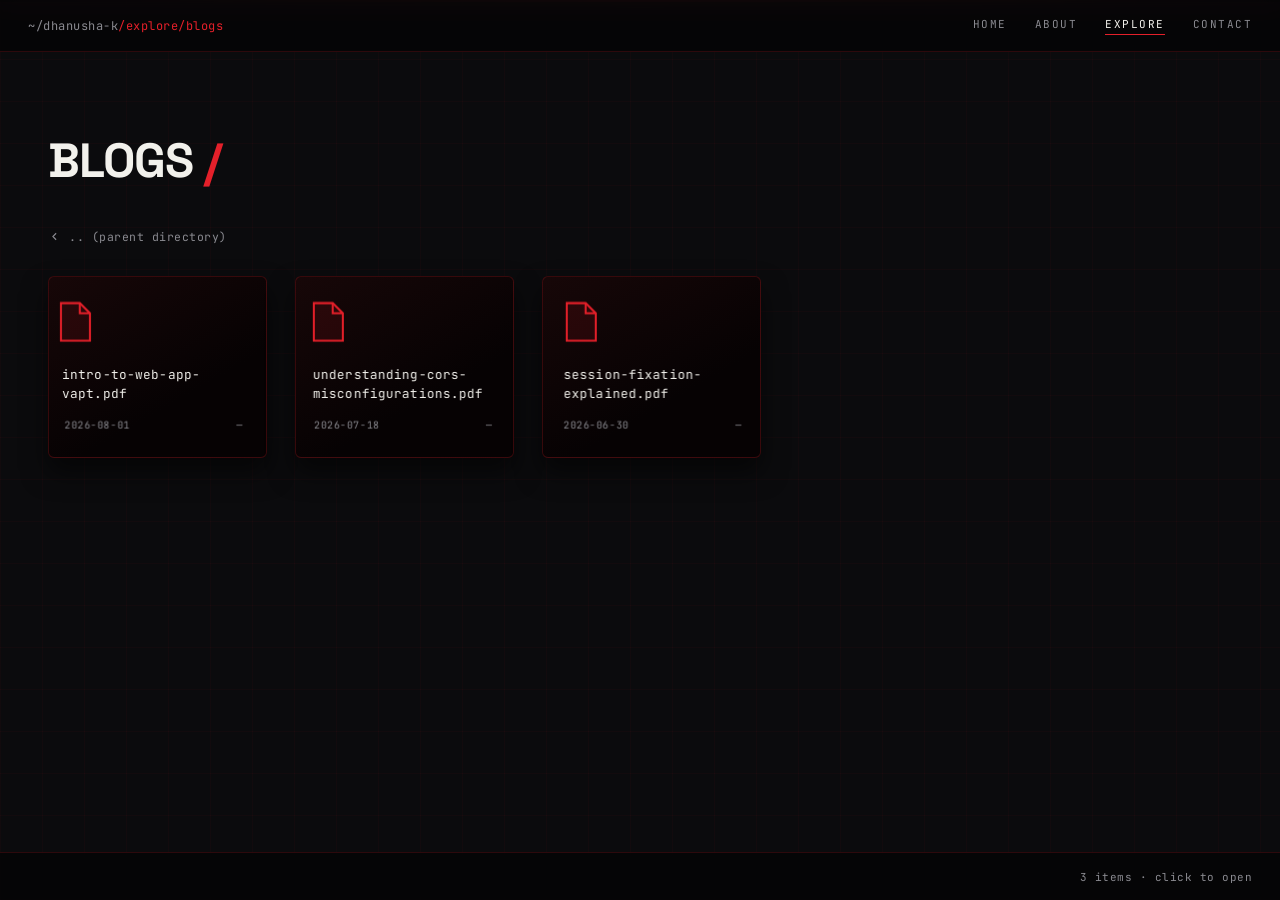
==== blogs.html @ 3842aabd "Add files via upload" ====
<!DOCTYPE html>
<html lang="en">
<head>
<meta charset="UTF-8">
<meta name="viewport" content="width=device-width, initial-scale=1.0">
<title>Blogs — Dhanusha K</title>
<link rel="preconnect" href="https://fonts.googleapis.com">
<link href="https://fonts.googleapis.com/css2?family=JetBrains+Mono:wght@400;500;600;700&family=Space+Mono:wght@400;700&family=Space+Grotesk:wght@500;700&display=swap" rel="stylesheet">
<link rel="stylesheet" href="style.css">
</head>
<body>

  <div class="topbar">
    <div class="path">~/dhanusha-k<span>/explore/blogs</span></div>
    <nav>
      <a href="index.html">Home</a>
      <a href="index.html#about">About</a>
      <a href="index.html#explore" class="active">Explore</a>
      <a href="index.html#contact">Contact</a>
    </nav>
  </div>

  <div class="bg-grid"></div>
  <div class="global-scan"></div>

  <main class="dir-page">
    <h1 class="explore-heading">BLOGS <span class="slash">/</span></h1>

    <a href="index.html#explore" class="dir-back-link">
      <svg viewBox="0 0 24 24" fill="none" stroke-width="2"><path d="M15 6l-6 6 6 6"/></svg>
      .. (parent directory)
    </a>

    <div class="dir-tiles" id="dirTiles"></div>
  </main>

  <div class="footerbar">
    <div class="hint" id="footerHint">3 items &middot; click to open</div>
  </div>

  <div class="cert-modal" id="certModal" role="dialog" aria-modal="true" aria-label="File viewer">
    <div class="cert-modal-box">
      <div class="cert-modal-title">
        <span id="certModalLabel">FILE</span>
        <div style="display:flex; align-items:center; gap:14px;">
          <a id="certModalOpen" href="#" target="_blank" rel="noopener" style="color:var(--grey); text-decoration:none; letter-spacing:1px;">open in new tab &#8599;</a>
          <button type="button" class="cert-modal-close" id="certModalClose" aria-label="Close">&times;</button>
        </div>
      </div>
      <div class="cert-modal-body">
        <img id="certModalImg" alt="" style="display:none;">
        <iframe id="certModalFrame" title="" style="display:none;"></iframe>
        <div class="cert-modal-fallback" id="certModalFallback">
          File not added yet.<br>
          Drop it at <code id="certModalPath"></code> to display it here.
        </div>
      </div>
    </div>
  </div>

<script>
/*
  ===========================================================
  EDIT THIS LIST — these are demo placeholders since you haven't published any blog posts yet. Replace with your real posts as you write them.
  Each entry needs: name, date, type, size, path (where the
  actual PDF will live once you add it).
  ===========================================================
*/
const ITEMS = [
  {
    "name": "intro-to-web-app-vapt.pdf",
    "date": "2026-08-01",
    "type": "PDF Document",
    "size": "\u2014",
    "path": "blogs/intro-to-web-app-vapt.pdf"
  },
  {
    "name": "understanding-cors-misconfigurations.pdf",
    "date": "2026-07-18",
    "type": "PDF Document",
    "size": "\u2014",
    "path": "blogs/understanding-cors-misconfigurations.pdf"
  },
  {
    "name": "session-fixation-explained.pdf",
    "date": "2026-06-30",
    "type": "PDF Document",
    "size": "\u2014",
    "path": "blogs/session-fixation-explained.pdf"
  }
];

const dirTiles = document.getElementById('dirTiles');

ITEMS.forEach((item) => {
  const tile = document.createElement('div');
  tile.className = 'dir-tile';
  tile.setAttribute('role', 'button');
  tile.setAttribute('tabindex', '0');
  tile.innerHTML = `
    <div class="dir-tile-glare"></div>
    <svg class="tile-icon" viewBox="0 0 24 28">
      <path d="M2 1h13l7 7v19H2z"/>
      <path d="M15 1v7h7" fill="none"/>
    </svg>
    <div class="tile-name">${item.name}</div>
    <div class="tile-meta">
      <span>${item.date}</span>
      <span>${item.size}</span>
    </div>
  `;
  tile.addEventListener('click', () => openFile(item));
  tile.addEventListener('keydown', (e) => {
    if (e.key === 'Enter' || e.key === ' ') openFile(item);
  });

  // subtle 3D tilt following the cursor
  tile.addEventListener('mousemove', (e) => {
    const rect = tile.getBoundingClientRect();
    const x = e.clientX - rect.left;
    const y = e.clientY - rect.top;
    const rotateX = ((y - rect.height / 2) / (rect.height / 2)) * -7;
    const rotateY = ((x - rect.width / 2) / (rect.width / 2)) * 7;
    tile.style.transform = `rotateX(${rotateX}deg) rotateY(${rotateY}deg) translateY(-4px)`;
    tile.style.setProperty('--gx', `${(x / rect.width) * 100}%`);
    tile.style.setProperty('--gy', `${(y / rect.height) * 100}%`);
  });
  tile.addEventListener('mouseleave', () => {
    tile.style.transform = '';
  });

  dirTiles.appendChild(tile);
});

const certModal = document.getElementById('certModal');
const certModalImg = document.getElementById('certModalImg');
const certModalFrame = document.getElementById('certModalFrame');
const certModalFallback = document.getElementById('certModalFallback');
const certModalPath = document.getElementById('certModalPath');
const certModalLabel = document.getElementById('certModalLabel');
const certModalClose = document.getElementById('certModalClose');
const certModalOpen = document.getElementById('certModalOpen');

function openFile(item){
  certModalLabel.textContent = item.name.toUpperCase();
  certModalPath.textContent = item.path;
  if (certModalOpen) certModalOpen.href = item.path;
  certModalImg.style.display = 'none';
  certModalFrame.style.display = 'none';
  certModalFallback.style.display = 'none';

  const isPdf = item.path.toLowerCase().endsWith('.pdf');

  if (isPdf){
    certModalFrame.onload = () => { certModalFrame.style.display = 'block'; };
    certModalFrame.src = item.path;
    certModalFrame.style.display = 'block';
  } else {
    certModalImg.onload = () => { certModalImg.style.display = 'block'; };
    certModalImg.onerror = () => {
      certModalImg.style.display = 'none';
      certModalFallback.style.display = 'block';
    };
    certModalImg.alt = item.name;
    certModalImg.src = item.path;
  }

  certModal.classList.add('open');
  certModalClose.focus();
}

function closeCert(){
  certModal.classList.remove('open');
  certModalImg.src = '';
  certModalFrame.src = '';
}

if (certModalClose) certModalClose.addEventListener('click', closeCert);
if (certModal){
  certModal.addEventListener('click', (e) => {
    if (e.target === certModal) closeCert();
  });
}
document.addEventListener('keydown', (e) => {
  if (e.key === 'Escape' && certModal.classList.contains('open')) closeCert();
});

document.querySelectorAll('.topbar nav a[href="#"]').forEach(a => {
  a.addEventListener('click', (e) => e.preventDefault());
});
</script>

</body>
</html>
---- style.css ----
/* ===========================================================
   SHARED STYLESHEET — used by index.html and about.html
   Keeping this in one file means both pages always stay in
   sync visually, and the crossfade transition (transition.js)
   can swap page content without needing to reload any CSS.
   =========================================================== */

:root{
  --bg:#0b0b0d;
  --bg-deep:#050506;
  --panel-grey:#242226;
  --red:#e4202a;
  --red-deep:#8c0f17;
  --red-glow:#ff3b3b;
  --ink:#f2f1ec;
  --grey:#8a8a90;
  --line:rgba(228,32,42,0.18);

  --surface:rgba(5,5,6,0.85);
  --surface-solid:#000000;
  --hero-bg:#000000;
  --tile-bg:linear-gradient(150deg, #170708, #060203 65%);
  --modal-backdrop:rgba(5,5,6,0.9);
  --vignette:rgba(0,0,0,0.7);
  --grid-line:rgba(228,32,42,0.05);
  --grid-line-soft:rgba(228,32,42,0.035);
  --shadow-soft:rgba(0,0,0,0.55);
  --shadow-strong:rgba(0,0,0,0.6);
}

*{margin:0;padding:0;box-sizing:border-box;}
html{scroll-behavior:smooth;}
body{
  background:var(--bg);
  color:var(--ink);
  font-family:'JetBrains Mono', monospace;
}

@media (prefers-reduced-motion: reduce){
  *{animation-duration:0.01ms !important; animation-iteration-count:1 !important; transition-duration:0.01ms !important;}
}

/* ---------- scroll-driven stage (Home <-> About handoff) ---------- */
.scene{
  position:relative;
  height:calc(100vh + 180vh);
}
.stage{
  position:sticky;
  top:0;
  height:100vh;
  overflow:hidden;
}
.layer{
  position:absolute;
  inset:0;
  will-change:transform, opacity;
}
.home-layer{ z-index:1; }
.about-layer{ z-index:2; }
.explore-layer{ z-index:3; }
.contact-layer{ z-index:4; }

/* plain standalone pages (about.html on its own) don't use the scene/stage
   wrapper — this just makes sure such content still sits correctly */
.standalone{ position:relative; }

/* ---------- TOP BAR ---------- */
.topbar{
  position:fixed;
  top:0; left:0; right:0;
  height:52px;
  display:flex;
  align-items:center;
  justify-content:space-between;
  padding:0 28px;
  background:var(--surface);
  backdrop-filter:blur(6px);
  border-bottom:1px solid var(--line);
  z-index:100;
  font-size:12px;
  letter-spacing:0.5px;
}
.topbar .path{color:var(--grey); transition:color .2s ease;}
.topbar .path span{color:var(--red);}
.topbar nav{display:flex; gap:28px;}
.topbar nav a{
  color:var(--grey);
  text-decoration:none;
  text-transform:uppercase;
  font-size:11px;
  letter-spacing:1.5px;
  position:relative;
  padding-bottom:4px;
  transition:color .2s ease;
}
.topbar nav a.active{color:var(--ink);}
.topbar nav a.active::after{width:100%;}
.topbar nav a::after{
  content:"";
  position:absolute;
  left:0; bottom:0;
  width:0%;
  height:1px;
  background:var(--red);
  transition:width .25s ease;
}
.topbar nav a:hover{color:var(--ink);}
.topbar nav a:hover::after{width:100%;}
.topbar nav a:focus-visible{outline:1px solid var(--red); outline-offset:3px;}

/* ---------- FOOTER BAR ---------- */
.footerbar{
  position:fixed;
  bottom:0; left:0; right:0;
  height:48px;
  display:flex;
  align-items:center;
  justify-content:flex-end;
  padding:0 28px;
  border-top:1px solid var(--line);
  font-size:11px;
  color:var(--grey);
  letter-spacing:0.5px;
  background:var(--surface);
  backdrop-filter:blur(6px);
  z-index:100;
}
.footerbar .loc span{color:var(--red);}
.footerbar .hint{transition:opacity .2s ease;}

/* ---------- SCROLL-DOWN ARROW (shared) ---------- */
.scroll-indicator{
  position:fixed;
  right:28px;
  top:50%;
  display:flex;
  flex-direction:column;
  align-items:center;
  gap:10px;
  transform:translateY(-50%);
  cursor:pointer;
  z-index:50;
}
.scroll-indicator:focus-visible .scroll-circle{outline:2px solid var(--red-glow); outline-offset:3px;}
.scroll-circle{
  width:40px; height:40px;
  border:1px solid var(--red);
  border-radius:50%;
  display:flex;
  align-items:center;
  justify-content:center;
  animation:bob 2s ease-in-out infinite;
}
@keyframes bob{
  0%,100%{transform:translateY(0);}
  50%{transform:translateY(6px);}
}

/* ---------- blinking cursor / caret (shared) ---------- */
@keyframes blink{
  0%,49%{opacity:1;}
  50%,100%{opacity:0;}
}

/* ===========================================================
   HOME PAGE — hero section
   =========================================================== */
.hero{
  position:relative;
  height:100vh;
  display:flex;
  align-items:center;
  justify-content:center;
  padding-top:52px;
  background:var(--hero-bg);
  overflow:hidden;
}

.hero::before{
  content:"";
  position:absolute; inset:0;
  background-image:
    repeating-linear-gradient(0deg, var(--grid-line) 0 1px, transparent 1px 40px),
    repeating-linear-gradient(90deg, var(--grid-line) 0 1px, transparent 1px 40px);
  pointer-events:none;
}

.hero::after{
  content:"";
  position:absolute; inset:0;
  background:radial-gradient(ellipse at center, transparent 40%, var(--vignette) 100%);
  pointer-events:none;
}

.panel-info{
  position:relative;
  z-index:1;
  display:flex;
  flex-direction:column;
  align-items:flex-start;
  width:100%;
  max-width:620px;
  padding:0 24px;
}

/* HUD corner brackets — shared; hero size is the default,
   about page's terminal panel uses the smaller override below */
.bracket{
  position:absolute;
  width:26px; height:26px;
  border:2px solid var(--red);
}
.bracket.tl{top:-1px; left:-1px; border-right:none; border-bottom:none;}
.bracket.tr{top:-1px; right:-1px; border-left:none; border-bottom:none;}
.bracket.bl{bottom:-1px; left:-1px; border-right:none; border-top:none;}
.bracket.br{bottom:-1px; right:-1px; border-left:none; border-top:none;}

/* HUD corner brackets — smaller variant used inside the terminal panel */
.terminal .bracket{width:22px; height:22px;}

.prompt-line{
  font-size:13px;
  color:var(--grey);
  margin-bottom:18px;
  letter-spacing:0.3px;
}
.prompt-line .user{color:var(--red);}
.prompt-line .cursor{
  display:inline-block;
  width:8px; height:14px;
  background:var(--red);
  margin-left:3px;
  vertical-align:middle;
  animation:blink 1s steps(1) infinite;
}

.name{
  font-family:'Space Grotesk', sans-serif;
  font-weight:700;
  font-size:clamp(42px, 6vw, 84px);
  line-height:0.98;
  letter-spacing:-1px;
  color:var(--ink);
  opacity:0;
  animation:reveal .6s ease forwards;
  animation-delay:1.1s;
}

.role{
  font-family:'JetBrains Mono', monospace;
  font-weight:600;
  font-size:clamp(16px, 2vw, 22px);
  letter-spacing:6px;
  text-transform:uppercase;
  color:var(--red);
  margin-top:18px;
  display:flex;
  align-items:center;
  gap:14px;
  opacity:0;
  animation:reveal .6s ease forwards;
  animation-delay:1.4s;
}
.role::before{
  content:"";
  width:34px; height:1px;
  background:var(--red);
}

@keyframes reveal{
  from{opacity:0; transform:translateY(10px);}
  to{opacity:1; transform:translateY(0);}
}

.tags{
  display:flex;
  flex-wrap:wrap;
  gap:10px;
  margin-top:34px;
  opacity:0;
  animation:reveal .6s ease forwards;
  animation-delay:1.7s;
}
.tag{
  font-family:inherit;
  font-size:11px;
  letter-spacing:1px;
  text-transform:uppercase;
  color:var(--grey);
  border:1px solid rgba(228,32,42,0.3);
  padding:6px 12px;
  background:rgba(228,32,42,0.04);
  cursor:pointer;
  appearance:none;
  -webkit-appearance:none;
  border-radius:0;
  transition:border-color .2s ease, background .2s ease, color .2s ease, transform .15s ease;
}
.tag:hover, .tag:focus-visible{
  border-color:var(--red);
  background:rgba(228,32,42,0.14);
  color:var(--ink);
  transform:translateY(-2px);
}
.tag:focus-visible{outline:1px solid var(--red-glow); outline-offset:3px;}

@media (max-width:860px){
  .role{letter-spacing:3px;}
  .scroll-indicator{display:none;}
}

/* ===========================================================
   ABOUT PAGE — terminal panel
   =========================================================== */
.bg-grid{
  position:fixed; inset:0;
  background-image:
    repeating-linear-gradient(0deg, var(--grid-line-soft) 0 1px, transparent 1px 42px),
    repeating-linear-gradient(90deg, var(--grid-line-soft) 0 1px, transparent 1px 42px);
  pointer-events:none;
  z-index:0;
}
.global-scan{
  position:fixed;
  left:0; right:0;
  height:2px;
  background:linear-gradient(90deg, transparent, rgba(228,32,42,0.5), transparent);
  box-shadow:0 0 16px 2px rgba(255,59,59,0.35);
  animation:gsweep 7s ease-in-out infinite;
  pointer-events:none;
  z-index:1;
}
@keyframes gsweep{
  0%{top:0%; opacity:0;}
  6%{opacity:1;}
  50%{top:100%; opacity:1;}
  56%{opacity:0;}
  100%{top:100%; opacity:0;}
}

.wrap{
  position:relative;
  z-index:2;
  margin-top:52px;
  height:calc(100vh - 52px - 48px);
  display:flex;
  align-items:center;
  justify-content:center;
  padding:10px 24px;
}

.terminal{
  position:relative;
  width:100%;
  max-width:880px;
  height:92%;
  max-height:92%;
  overflow:hidden;
  background:var(--bg-deep);
  border:1px solid rgba(228,32,42,0.3);
  padding:40px clamp(24px, 5vw, 56px);
}

.term-titlebar{
  display:flex;
  align-items:center;
  justify-content:space-between;
  padding-bottom:18px;
  margin-bottom:28px;
  border-bottom:1px solid var(--line);
  font-family:'Space Mono', 'Courier New', monospace;
  font-size:11px;
  letter-spacing:1px;
  color:var(--grey);
  text-transform:uppercase;
}
.term-dots{display:flex; gap:6px;}
.term-dots span{
  width:9px; height:9px;
  border-radius:50%;
  background:var(--red-deep);
  display:inline-block;
}
.term-dots span:last-child{background:var(--red);}

#typer{
  font-family:'Space Mono', 'Courier New', monospace;
  font-size:12.5px;
  line-height:1.75;
}

.ln{
  white-space:pre-wrap;
  word-break:break-word;
  min-height:1.9em;
}
.ln.prompt .seg-user{color:var(--red); font-weight:600;}
.ln.prompt{color:var(--ink); font-weight:500;}
.ln.body{color:var(--ink); opacity:0.92;}
.ln.indent{padding-left:24px; color:var(--grey);}
.ln.heading{color:var(--red); font-weight:700; margin-top:6px;}
.ln.spacer{min-height:1.4em;}

.caret{
  display:inline-block;
  width:8px; height:15px;
  background:var(--red);
  margin-left:2px;
  vertical-align:-2px;
  animation:blink 1s steps(1) infinite;
}

@media (max-width:600px){
  #typer{font-size:11.5px; line-height:1.65;}
  .terminal{padding:24px 18px;}
  .scroll-indicator{display:none;}
}

/* ===========================================================
   EXPLORE PAGE — directory-style folder grid
   =========================================================== */
.explore-wrap{
  position:relative;
  z-index:2;
  min-height:100vh;
  display:flex;
  flex-direction:column;
  padding:130px 48px 110px;
}

.explore-heading{
  font-family:'Space Grotesk', sans-serif;
  font-weight:700;
  font-size:clamp(28px, 4vw, 48px);
  letter-spacing:-1px;
  color:var(--ink);
  text-align:left;
}
.explore-heading .slash{ color:var(--red); }

.folder-grid-wrap{
  flex:1;
  display:flex;
  align-items:center;
  justify-content:center;
}

.folder-grid{
  display:flex;
  flex-wrap:wrap;
  justify-content:center;
  gap:56px;
  max-width:1040px;
}

.folder-item{
  display:flex;
  flex-direction:column;
  align-items:center;
  gap:16px;
  width:150px;
  text-decoration:none;
  cursor:pointer;
}

.folder-icon{
  width:120px;
  height:96px;
  transition:transform .22s ease, filter .22s ease;
}
.folder-shape{
  fill:rgba(228,32,42,0.06);
  stroke:var(--red-deep);
  stroke-width:2;
  transition:fill .22s ease, stroke .22s ease;
}

.folder-item:hover .folder-icon,
.folder-item:focus-visible .folder-icon{
  transform:translateY(-8px);
  filter:drop-shadow(0 0 14px rgba(255,59,59,0.45));
}
.folder-item:hover .folder-shape,
.folder-item:focus-visible .folder-shape{
  fill:rgba(228,32,42,0.14);
  stroke:var(--red);
}
.folder-item:focus-visible{
  outline:1px solid var(--red-glow);
  outline-offset:8px;
}

.folder-label{
  font-family:'JetBrains Mono', monospace;
  font-size:12px;
  letter-spacing:1px;
  color:var(--grey);
  text-align:center;
  transition:color .22s ease;
}
.folder-item:hover .folder-label,
.folder-item:focus-visible .folder-label{
  color:var(--ink);
}

@media (max-width:600px){
  .explore-wrap{ padding:110px 24px 100px; }
  .folder-grid{ gap:36px; }
  .folder-item{ width:110px; }
  .folder-icon{ width:88px; height:70px; }
}

/* ===========================================================
   DIRECTORY LISTING (blogs / walkthroughs / certifications / qualifications)
   Rendered as tilting 3D tiles instead of a flat table.
   =========================================================== */
.dir-page{
  position:relative;
  z-index:2;
  min-height:100vh;
  display:flex;
  flex-direction:column;
  padding:130px 48px 110px;
}

.dir-back-link{
  display:inline-flex;
  align-items:center;
  gap:8px;
  margin-top:38px;
  width:fit-content;
  font-size:11.5px;
  letter-spacing:0.5px;
  color:var(--grey);
  text-decoration:none;
  transition:color .18s ease;
}
.dir-back-link svg{
  width:13px; height:13px;
  stroke:var(--grey);
  transition:stroke .18s ease;
}
.dir-back-link:hover, .dir-back-link:focus-visible{ color:var(--ink); }
.dir-back-link:hover svg, .dir-back-link:focus-visible svg{ stroke:var(--red); }

.dir-tiles{
  margin-top:32px;
  max-width:960px;
  display:grid;
  grid-template-columns:repeat(auto-fill, minmax(190px, 1fr));
  gap:28px;
  perspective:1200px;
}

.dir-tile{
  position:relative;
  background:var(--tile-bg);
  border:1px solid rgba(228,32,42,0.22);
  border-radius:6px;
  padding:26px 20px;
  cursor:pointer;
  transform-style:preserve-3d;
  will-change:transform;
  transition:transform .12s ease-out, border-color .2s ease, box-shadow .2s ease;
  box-shadow:0 14px 26px var(--shadow-soft);
}
.dir-tile:hover, .dir-tile:focus-visible{
  border-color:var(--red);
  box-shadow:0 22px 40px rgba(228,32,42,0.22), 0 8px 16px var(--shadow-strong);
}
.dir-tile:focus-visible{ outline:1px solid var(--red-glow); outline-offset:4px; }

.dir-tile-glare{
  position:absolute;
  inset:0;
  border-radius:inherit;
  background:radial-gradient(circle at var(--gx,50%) var(--gy,50%), rgba(255,80,80,0.16), transparent 60%);
  opacity:0;
  transition:opacity .25s ease;
  pointer-events:none;
}
.dir-tile:hover .dir-tile-glare{ opacity:1; }

.tile-icon{
  width:34px; height:40px;
  fill:rgba(228,32,42,0.1);
  stroke:var(--red);
  stroke-width:1.4;
  margin-bottom:18px;
  transform:translateZ(28px);
}

.tile-name{
  font-size:12.5px;
  line-height:1.5;
  color:var(--ink);
  word-break:break-word;
  margin-bottom:14px;
  transform:translateZ(18px);
}

.tile-meta{
  display:flex;
  align-items:center;
  justify-content:space-between;
  gap:8px;
  font-size:10px;
  letter-spacing:0.5px;
  color:var(--grey);
  transform:translateZ(12px);
}

@media (max-width:700px){
  .dir-page{ padding:110px 20px 100px; }
  .dir-tiles{ grid-template-columns:repeat(auto-fill, minmax(140px, 1fr)); gap:18px; }
  .dir-tile{ padding:20px 16px; }
}

/* ===========================================================
   CERTIFICATE LIGHTBOX (triggered by clicking a cert cube)
   =========================================================== */
.cert-modal{
  position:fixed;
  inset:0;
  z-index:500;
  display:flex;
  align-items:center;
  justify-content:center;
  padding:40px 20px;
  background:var(--modal-backdrop);
  backdrop-filter:blur(6px);
  opacity:0;
  pointer-events:none;
  transition:opacity .25s ease;
}
.cert-modal.open{
  opacity:1;
  pointer-events:all;
}
.cert-modal-box{
  position:relative;
  width:100%;
  max-width:min(92vw, 1100px);
  height:92vh;
  max-height:92vh;
  background:var(--bg-deep);
  border:1px solid rgba(228,32,42,0.35);
  padding:20px;
  display:flex;
  flex-direction:column;
  gap:14px;
  transform:translateY(14px);
  transition:transform .25s ease;
}
.cert-modal.open .cert-modal-box{transform:translateY(0);}

.cert-modal-title{
  display:flex;
  align-items:center;
  justify-content:space-between;
  font-size:11px;
  letter-spacing:1.5px;
  text-transform:uppercase;
  color:var(--grey);
  border-bottom:1px solid var(--line);
  padding-bottom:12px;
}
.cert-modal-title span{color:var(--red);}

.cert-modal-close{
  background:none;
  border:1px solid rgba(228,32,42,0.4);
  color:var(--ink);
  width:26px; height:26px;
  font-size:14px;
  line-height:1;
  cursor:pointer;
  transition:background .2s ease, border-color .2s ease;
}
.cert-modal-close:hover, .cert-modal-close:focus-visible{
  background:rgba(228,32,42,0.18);
  border-color:var(--red);
}

.cert-modal-body{
  flex:1;
  min-height:0;
  overflow:auto;
  display:flex;
  align-items:center;
  justify-content:center;
  background:#000;
  border:1px solid var(--line);
}
.cert-modal-body img,
.cert-modal-body iframe{
  width:100%;
  height:100%;
  object-fit:contain;
  border:0;
  display:block;
}
.cert-modal-fallback{
  display:none;
  padding:32px 20px;
  text-align:center;
  color:var(--grey);
  font-size:12px;
  line-height:1.7;
}
.cert-modal-fallback code{
  color:var(--red);
  font-size:11px;
}

/* ===========================================================
   CONTACT PAGE
   =========================================================== */
.contact-wrap{
  position:relative;
  z-index:2;
  min-height:100vh;
  display:flex;
  flex-direction:column;
  align-items:center;
  justify-content:center;
  gap:40px;
  padding:110px 24px 100px;
  text-align:center;
}

.contact-heading{
  font-family:'Space Grotesk', sans-serif;
  font-weight:700;
  font-size:clamp(32px, 5vw, 60px);
  letter-spacing:-1px;
  color:var(--ink);
}
.contact-heading .slash{ color:var(--red); }

.contact-info-panel{
  width:100%;
  max-width:980px;
  background:var(--panel-grey);
  border:1px solid rgba(228,32,42,0.15);
  border-radius:20px;
  padding:clamp(28px, 4vw, 44px);
  display:flex;
  flex-direction:column;
  align-items:center;
  gap:36px;
}

.contact-stats{
  width:100%;
  display:grid;
  grid-template-columns:repeat(3, 1fr);
  gap:22px;
}

.contact-stat{
  display:flex;
  flex-direction:column;
  align-items:center;
  justify-content:center;
  gap:10px;
  background:linear-gradient(160deg, var(--red) 0%, var(--red-deep) 100%);
  border-radius:14px;
  padding:30px 20px;
  text-decoration:none;
  box-shadow:0 10px 22px rgba(0,0,0,0.35);
  transition:transform .2s ease, box-shadow .2s ease;
}
.contact-stat:hover, .contact-stat:focus-visible{
  transform:translateY(-5px);
  box-shadow:0 16px 30px rgba(0,0,0,0.45);
}
.contact-stat:focus-visible{ outline:2px solid var(--red-glow); outline-offset:3px; }

.stat-label{
  font-family:'Space Grotesk', sans-serif;
  font-weight:700;
  font-size:17px;
  color:#ffffff;
}
.stat-value{
  font-family:'JetBrains Mono', monospace;
  font-size:12px;
  color:rgba(255,255,255,0.88);
  word-break:break-word;
}

.contact-socials{
  display:flex;
  align-items:center;
  gap:22px;
}

.social-icon{
  width:52px; height:52px;
  border-radius:50%;
  display:flex;
  align-items:center;
  justify-content:center;
  background:var(--bg);
  border:1px solid rgba(228,32,42,0.3);
  color:var(--red);
  transition:transform .2s ease, border-color .2s ease, background .2s ease, box-shadow .2s ease;
}
.social-icon:hover, .social-icon:focus-visible{
  transform:translateY(-4px);
  border-color:var(--red);
  background:rgba(228,32,42,0.15);
  box-shadow:0 10px 18px rgba(228,32,42,0.3);
}
.social-icon:focus-visible{ outline:none; }
.social-icon svg{ width:22px; height:22px; }

@media (max-width:700px){
  .contact-wrap{ padding:100px 20px 100px; gap:28px; }
  .contact-stats{ grid-template-columns:1fr; gap:16px; }
  .contact-info-panel{ padding:26px 20px; gap:28px; border-radius:16px; }
  .social-icon{ width:46px; height:46px; }
}
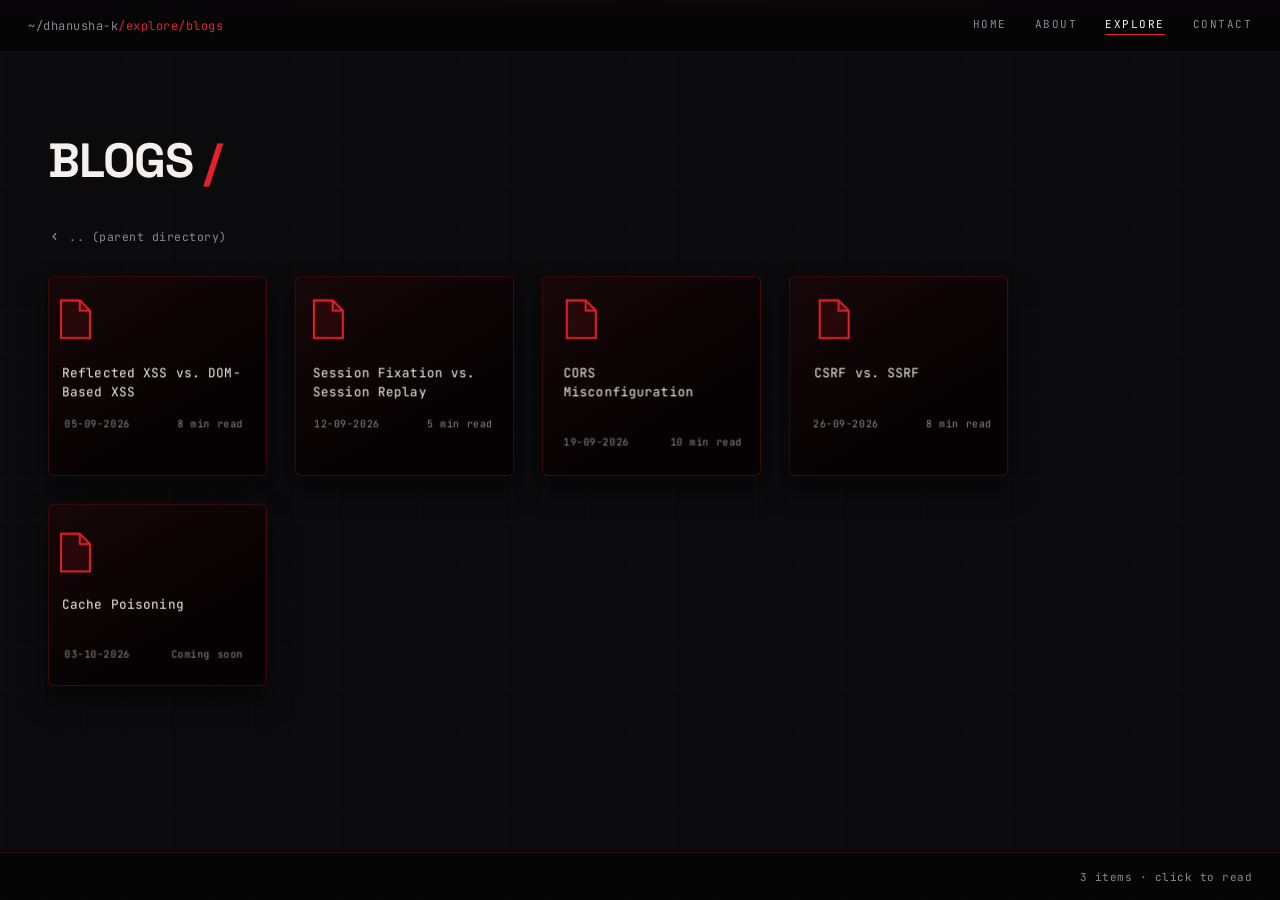
==== commit 2d5c5cb9: "Add files via upload" ====
--- a/blogs.html
+++ b/blogs.html
@@ -3,7 +3,7 @@
 <head>
 <meta charset="UTF-8">
 <meta name="viewport" content="width=device-width, initial-scale=1.0">
-<title>Blogs — Dhanusha K</title>
+<title>Blogs - Dhanusha K</title>
 <link rel="preconnect" href="https://fonts.googleapis.com">
 <link href="https://fonts.googleapis.com/css2?family=JetBrains+Mono:wght@400;500;600;700&family=Space+Mono:wght@400;700&family=Space+Grotesk:wght@500;700&display=swap" rel="stylesheet">
 <link rel="stylesheet" href="style.css">
@@ -35,58 +35,56 @@
   </main>
 
   <div class="footerbar">
-    <div class="hint" id="footerHint">3 items &middot; click to open</div>
-  </div>
-
-  <div class="cert-modal" id="certModal" role="dialog" aria-modal="true" aria-label="File viewer">
-    <div class="cert-modal-box">
-      <div class="cert-modal-title">
-        <span id="certModalLabel">FILE</span>
-        <div style="display:flex; align-items:center; gap:14px;">
-          <a id="certModalOpen" href="#" target="_blank" rel="noopener" style="color:var(--grey); text-decoration:none; letter-spacing:1px;">open in new tab &#8599;</a>
-          <button type="button" class="cert-modal-close" id="certModalClose" aria-label="Close">&times;</button>
-        </div>
-      </div>
-      <div class="cert-modal-body">
-        <img id="certModalImg" alt="" style="display:none;">
-        <iframe id="certModalFrame" title="" style="display:none;"></iframe>
-        <div class="cert-modal-fallback" id="certModalFallback">
-          File not added yet.<br>
-          Drop it at <code id="certModalPath"></code> to display it here.
-        </div>
-      </div>
-    </div>
+    <div class="hint" id="footerHint">3 items &middot; click to read</div>
   </div>
 
 <script>
 /*
   ===========================================================
-  EDIT THIS LIST — these are demo placeholders since you haven't published any blog posts yet. Replace with your real posts as you write them.
-  Each entry needs: name, date, type, size, path (where the
-  actual PDF will live once you add it).
+  EDIT THIS LIST - each post is a real HTML page (living in
+  the blogs/ folder)
+
+  To add a new post:
+    1. Duplicate blogs/blog_name.html
+    2. Edit its title/meta/body
+    3. Add a matching entry below pointing at the new file
   ===========================================================
 */
 const ITEMS = [
   {
-    "name": "intro-to-web-app-vapt.pdf",
-    "date": "2026-08-01",
-    "type": "PDF Document",
-    "size": "\u2014",
-    "path": "blogs/intro-to-web-app-vapt.pdf"
+    "name": "Reflected XSS vs. DOM-Based XSS",
+    "date": "05-09-2026",
+    "type": "Article",
+    "size": "8 min read",
+    "path": "blogs/Reflected XSS vs. DOM-Based XSS.html"
   },
   {
-    "name": "understanding-cors-misconfigurations.pdf",
-    "date": "2026-07-18",
-    "type": "PDF Document",
-    "size": "\u2014",
-    "path": "blogs/understanding-cors-misconfigurations.pdf"
+    "name": "Session Fixation vs. Session Replay",
+    "date": "12-09-2026",
+    "type": "Article",
+    "size": "5 min read",
+    "path": "blogs/Session Fixation vs. Session Replay.html"
   },
   {
-    "name": "session-fixation-explained.pdf",
-    "date": "2026-06-30",
-    "type": "PDF Document",
-    "size": "\u2014",
-    "path": "blogs/session-fixation-explained.pdf"
+    "name": "CORS Misconfiguration&nbsp;&nbsp;&nbsp;&nbsp;&nbsp;&nbsp;&nbsp;",
+    "date": "19-09-2026",
+    "type": "Article",
+    "size": "10 min read",
+    "path": "blogs/CORS Misconfiguration.html"
+  },
+  {
+    "name": "CSRF vs. SSRF &nbsp;&nbsp;&nbsp;&nbsp;&nbsp;&nbsp;&nbsp;&nbsp;&nbsp;&nbsp;&nbsp;&nbsp;&nbsp;&nbsp;",
+    "date": "26-09-2026",
+    "type": "Article",
+    "size": "8 min read",
+    "path": "blogs/CSRF vs. SSRF.html"
+  },
+  {
+    "name": "Cache Poisoning &nbsp;&nbsp;&nbsp;&nbsp;&nbsp;&nbsp;&nbsp;&nbsp;&nbsp;&nbsp;&nbsp;&nbsp;&nbsp;&nbsp;",
+    "date": "03-10-2026",
+    "type": "Article",
+    "size": "Coming soon",
+    "path": "blogs/CORS Misconfiguration.html"
   }
 ];
 
@@ -109,9 +107,9 @@
       <span>${item.size}</span>
     </div>
   `;
-  tile.addEventListener('click', () => openFile(item));
+  tile.addEventListener('click', () => { window.location.href = item.path; });
   tile.addEventListener('keydown', (e) => {
-    if (e.key === 'Enter' || e.key === ' ') openFile(item);
+    if (e.key === 'Enter' || e.key === ' ') window.location.href = item.path;
   });
 
   // subtle 3D tilt following the cursor
@@ -132,59 +130,6 @@
   dirTiles.appendChild(tile);
 });
 
-const certModal = document.getElementById('certModal');
-const certModalImg = document.getElementById('certModalImg');
-const certModalFrame = document.getElementById('certModalFrame');
-const certModalFallback = document.getElementById('certModalFallback');
-const certModalPath = document.getElementById('certModalPath');
-const certModalLabel = document.getElementById('certModalLabel');
-const certModalClose = document.getElementById('certModalClose');
-const certModalOpen = document.getElementById('certModalOpen');
-
-function openFile(item){
-  certModalLabel.textContent = item.name.toUpperCase();
-  certModalPath.textContent = item.path;
-  if (certModalOpen) certModalOpen.href = item.path;
-  certModalImg.style.display = 'none';
-  certModalFrame.style.display = 'none';
-  certModalFallback.style.display = 'none';
-
-  const isPdf = item.path.toLowerCase().endsWith('.pdf');
-
-  if (isPdf){
-    certModalFrame.onload = () => { certModalFrame.style.display = 'block'; };
-    certModalFrame.src = item.path;
-    certModalFrame.style.display = 'block';
-  } else {
-    certModalImg.onload = () => { certModalImg.style.display = 'block'; };
-    certModalImg.onerror = () => {
-      certModalImg.style.display = 'none';
-      certModalFallback.style.display = 'block';
-    };
-    certModalImg.alt = item.name;
-    certModalImg.src = item.path;
-  }
-
-  certModal.classList.add('open');
-  certModalClose.focus();
-}
-
-function closeCert(){
-  certModal.classList.remove('open');
-  certModalImg.src = '';
-  certModalFrame.src = '';
-}
-
-if (certModalClose) certModalClose.addEventListener('click', closeCert);
-if (certModal){
-  certModal.addEventListener('click', (e) => {
-    if (e.target === certModal) closeCert();
-  });
-}
-document.addEventListener('keydown', (e) => {
-  if (e.key === 'Escape' && certModal.classList.contains('open')) closeCert();
-});
-
 document.querySelectorAll('.topbar nav a[href="#"]').forEach(a => {
   a.addEventListener('click', (e) => e.preventDefault());
 });
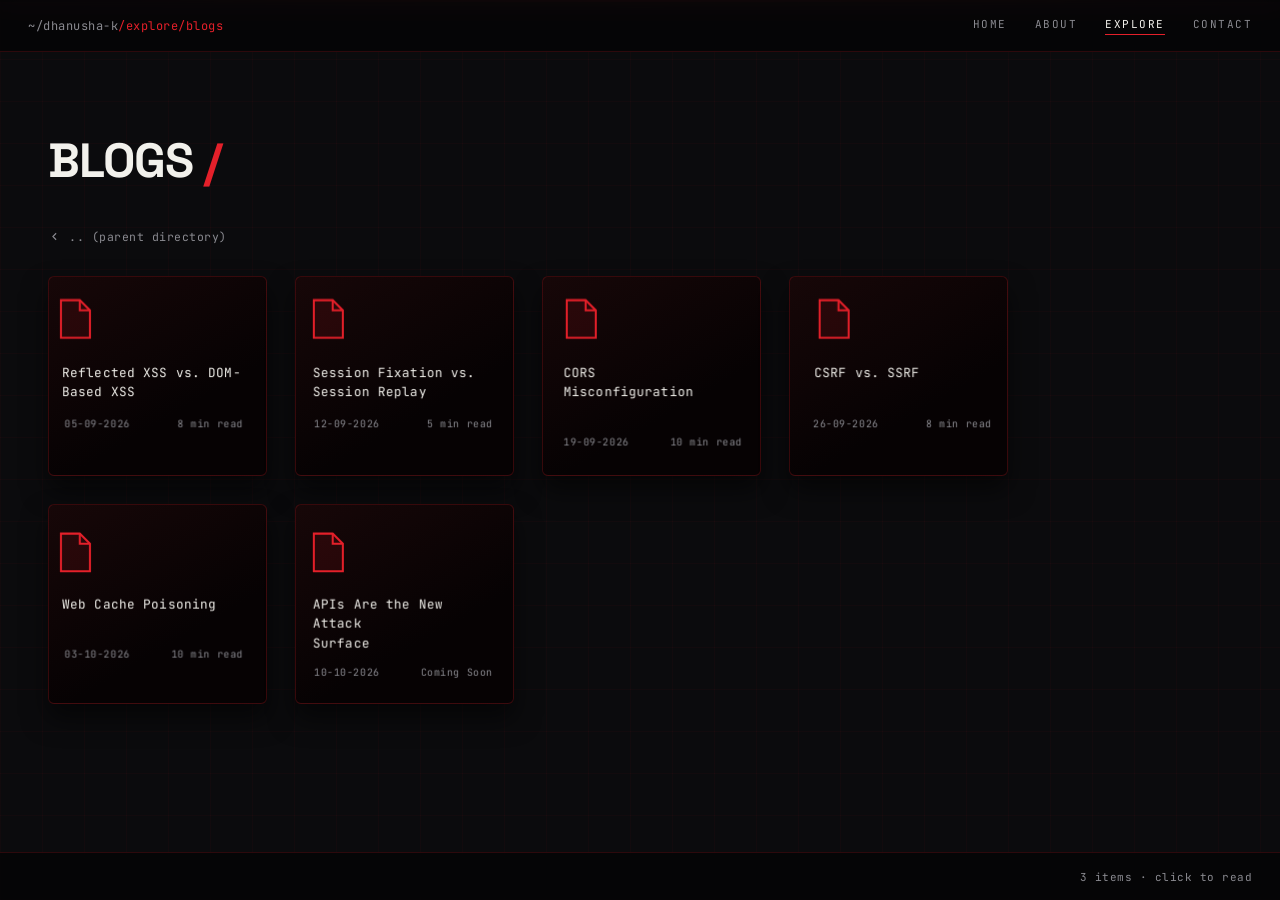
==== commit 3576f4f4: "Add files via upload" ====
--- a/blogs.html
+++ b/blogs.html
@@ -80,11 +80,18 @@
     "path": "blogs/CSRF vs. SSRF.html"
   },
   {
-    "name": "Cache Poisoning &nbsp;&nbsp;&nbsp;&nbsp;&nbsp;&nbsp;&nbsp;&nbsp;&nbsp;&nbsp;&nbsp;&nbsp;&nbsp;&nbsp;",
+    "name": "Web Cache Poisoning &nbsp;&nbsp;&nbsp;&nbsp;&nbsp;&nbsp;&nbsp;&nbsp;&nbsp;&nbsp;&nbsp;&nbsp;&nbsp;&nbsp;",
     "date": "03-10-2026",
     "type": "Article",
-    "size": "Coming soon",
-    "path": "blogs/CORS Misconfiguration.html"
+    "size": "10 min read",
+    "path": "blogs/Web Cache Poisoning.html"
+  },
+  {
+    "name": "APIs Are the New Attack Surface&nbsp;&nbsp;&nbsp;&nbsp;&nbsp;&nbsp;&nbsp;&nbsp;&nbsp;&nbsp;&nbsp;&nbsp;&nbsp;&nbsp;",
+    "date": "10-10-2026",
+    "type": "Article",
+    "size": "Coming Soon",
+    "path": "blogs/APIs Are the New Attack Surface.html"
   }
 ];
 
--- a/style.css
+++ b/style.css
@@ -1,5 +1,5 @@
 /* ===========================================================
-   SHARED STYLESHEET — used by index.html and about.html
+   SHARED STYLESHEET - used by index.html and about.html
    Keeping this in one file means both pages always stay in
    sync visually, and the crossfade transition (transition.js)
    can swap page content without needing to reload any CSS.
@@ -62,7 +62,7 @@
 .contact-layer{ z-index:4; }
 
 /* plain standalone pages (about.html on its own) don't use the scene/stage
-   wrapper — this just makes sure such content still sits correctly */
+   wrapper - this just makes sure such content still sits correctly */
 .standalone{ position:relative; }
 
 /* ---------- TOP BAR ---------- */
@@ -164,7 +164,7 @@
 }
 
 /* ===========================================================
-   HOME PAGE — hero section
+   HOME PAGE - hero section
    =========================================================== */
 .hero{
   position:relative;
@@ -204,7 +204,7 @@
   padding:0 24px;
 }
 
-/* HUD corner brackets — shared; hero size is the default,
+/* HUD corner brackets - shared; hero size is the default,
    about page's terminal panel uses the smaller override below */
 .bracket{
   position:absolute;
@@ -216,7 +216,7 @@
 .bracket.bl{bottom:-1px; left:-1px; border-right:none; border-top:none;}
 .bracket.br{bottom:-1px; right:-1px; border-left:none; border-top:none;}
 
-/* HUD corner brackets — smaller variant used inside the terminal panel */
+/* HUD corner brackets - smaller variant used inside the terminal panel */
 .terminal .bracket{width:22px; height:22px;}
 
 .prompt-line{
@@ -311,7 +311,7 @@
 }
 
 /* ===========================================================
-   ABOUT PAGE — terminal panel
+   ABOUT PAGE - terminal panel
    =========================================================== */
 .bg-grid{
   position:fixed; inset:0;
@@ -418,7 +418,7 @@
 }
 
 /* ===========================================================
-   EXPLORE PAGE — directory-style folder grid
+   EXPLORE PAGE - directory-style folder grid
    =========================================================== */
 .explore-wrap{
   position:relative;
@@ -611,6 +611,22 @@
   transform:translateZ(12px);
 }
 
+.tile-platform{
+  position:absolute;
+  top:14px;
+  right:14px;
+  font-family:'JetBrains Mono', monospace;
+  font-size:9px;
+  letter-spacing:0.8px;
+  text-transform:uppercase;
+  color:var(--red);
+  border:1px solid rgba(228,32,42,0.35);
+  background:rgba(228,32,42,0.08);
+  padding:3px 8px;
+  border-radius:3px;
+  transform:translateZ(24px);
+}
+
 @media (max-width:700px){
   .dir-page{ padding:110px 20px 100px; }
   .dir-tiles{ grid-template-columns:repeat(auto-fill, minmax(140px, 1fr)); gap:18px; }
@@ -823,3 +839,356 @@
   .contact-info-panel{ padding:26px 20px; gap:28px; border-radius:16px; }
   .social-icon{ width:46px; height:46px; }
 }
+
+/* ===========================================================
+   BLOG ARTICLE PAGES - a clean, readable long-form layout
+   (Medium-style: serif body copy, generous spacing, narrow
+   column) instead of a boxed terminal panel. Headings and
+   chrome stay in the site's usual fonts for brand consistency;
+   only the article body switches to a reading-friendly serif.
+   =========================================================== */
+.article-page{
+  position:relative;
+  z-index:2;
+  min-height:100vh;
+  display:flex;
+  justify-content:center;
+  padding:130px 24px 110px;
+}
+
+.article-container{
+  width:100%;
+  max-width:700px;
+}
+
+.article-back{
+  display:inline-flex;
+  align-items:center;
+  gap:8px;
+  color:var(--grey);
+  text-decoration:none;
+  font-size:11.5px;
+  letter-spacing:0.5px;
+  margin-bottom:40px;
+  transition:color .18s ease;
+}
+.article-back svg{
+  width:13px; height:13px;
+  stroke:var(--grey);
+  transition:stroke .18s ease;
+}
+.article-back:hover, .article-back:focus-visible{ color:var(--ink); }
+.article-back:hover svg, .article-back:focus-visible svg{ stroke:var(--red); }
+
+.article-title{
+  font-family:'Space Grotesk', sans-serif;
+  font-weight:700;
+  font-size:clamp(28px, 4.5vw, 44px);
+  line-height:1.15;
+  letter-spacing:-0.5px;
+  color:var(--ink);
+  margin-bottom:20px;
+}
+
+.article-meta{
+  display:flex;
+  flex-wrap:wrap;
+  align-items:center;
+  gap:10px;
+  font-family:'JetBrains Mono', monospace;
+  font-size:11.5px;
+  color:var(--grey);
+  padding-bottom:30px;
+  margin-bottom:40px;
+  border-bottom:1px solid var(--line);
+}
+.article-meta .dot{ color:rgba(228,32,42,0.5); }
+
+.article-body{
+  font-family:'Lora', Georgia, 'Times New Roman', serif;
+  font-size:18px;
+  line-height:1.85;
+  color:var(--ink);
+}
+.article-body p{ margin:0 0 26px; }
+.article-body h2{
+  font-family:'Space Grotesk', sans-serif;
+  font-weight:700;
+  font-size:25px;
+  line-height:1.3;
+  color:var(--ink);
+  margin:46px 0 18px;
+}
+.article-body h3{
+  font-family:'Space Grotesk', sans-serif;
+  font-weight:700;
+  font-size:19px;
+  color:var(--ink);
+  margin:34px 0 14px;
+}
+.article-body blockquote{
+  border-left:3px solid var(--red);
+  padding:2px 0 2px 22px;
+  margin:34px 0;
+  color:var(--grey);
+  font-style:italic;
+}
+.article-body code{
+  font-family:'JetBrains Mono', monospace;
+  font-variant-ligatures: none;
+  font-size:14.5px;
+  background:rgba(228,32,42,0.09);
+  color:var(--red);
+  padding:2px 6px;
+  border-radius:3px;
+}
+.article-body pre{
+  font-family:'JetBrains Mono', monospace;
+  font-variant-ligatures: none;
+  font-size:13px;
+  line-height:1.65;
+  background:var(--bg-deep);
+  border:1px solid var(--line);
+  border-radius:6px;
+  padding:20px;
+  overflow-x:auto;
+  margin:30px 0;
+}
+.article-body pre code{
+  background:none;
+  padding:0;
+  color:var(--ink);
+}
+.article-body a{ color:var(--red); }
+.article-body ul, .article-body ol{ margin:0 0 26px 22px; }
+.article-body li{ margin-bottom:10px; }
+.article-body strong{ color:var(--ink); }
+
+.article-tags{
+  display:flex;
+  flex-wrap:wrap;
+  gap:10px;
+  margin-top:52px;
+  padding-top:30px;
+  border-top:1px solid var(--line);
+}
+
+.article-stub{
+  padding:60px 0;
+  text-align:center;
+  color:var(--grey);
+  font-family:'JetBrains Mono', monospace;
+  font-size:13px;
+  line-height:1.8;
+}
+.article-stub code{
+  color:var(--red);
+  font-size:12px;
+}
+
+@media (max-width:700px){
+  .article-page{ padding:110px 20px 90px; }
+  .article-body{ font-size:16.5px; }
+}
+/* ===========================================================
+   TABLE INSIDE BLOGS
+   =========================================================== */
+.article-body table{display:block;overflow-x:auto;border-collapse:collapse;margin:34px 0;font:16px/1.6 'Lora',serif;background:var(--bg-deep);border:1px solid var(--line)}
+.article-body th,.article-body td{padding:14px 18px;text-align:left;vertical-align:top;border-bottom:1px solid var(--line)}
+.article-body th{font-family:'Space Grotesk',sans-serif;background:rgba(228,32,42,.1);border-bottom-color:var(--red-deep)}
+.article-body td:first-child{color:var(--grey);font-weight:600}
+.article-body tr:last-child td{border-bottom:none}
+.article-body td code{font-size:13px;white-space:nowrap}
+
+/* ===========================================================
+   CODE COLORS INSIDE BLOGS
+   =========================================================== */
+.article-body .tok-fn{color:#4687e1} /*function/method names: use, header, next*/
+.article-body .tok-kw{color:#B84F05;font-weight:600} /*Keywords: req, res, next*/
+.article-body .tok-str{color:#4FA64E} /*string literals*/
+.article-body .tok-sym{color:#AF5DD8} /*symbols, conditions*/
+.article-body .tok-com{color:var(--grey);font-style:italic} /*Comments*/
+
+/* ===========================================================
+   CREDENTIALS PAGE - two-screen scroll-linked layout
+   (stats counters, then profile/degree/sectors/tools)
+   =========================================================== */
+.cred-scene{ position:relative; height:calc(100vh + 100vh); }
+.cred-stage{ position:sticky; top:0; height:100vh; overflow:hidden; }
+.cred-layer{ position:absolute; inset:0; will-change:transform, opacity; }
+.cred-layer-stats{ z-index:1; }
+.cred-layer-profile{ z-index:2; }
+
+.cred-screen{
+  position:relative;
+  z-index:2;
+  min-height:100vh;
+  display:flex;
+  flex-direction:column;
+  align-items:center;
+  justify-content:center;
+  gap:32px;
+  padding:110px 24px 100px;
+  text-align:center;
+}
+
+.cred-heading{
+  font-family:'Space Grotesk', sans-serif;
+  font-weight:700;
+  font-size:clamp(32px, 5vw, 60px);
+  letter-spacing:-1px;
+  color:var(--ink);
+}
+.cred-heading .slash{ color:var(--red); }
+
+/* ---------- screen 1: stats panel ---------- */
+.cred-stats-panel{
+  width:100%;
+  max-width:820px;
+  background:linear-gradient(135deg, #1a1012 0%, #2a0d10 55%, var(--red-deep) 140%);
+  border:1px solid rgba(228,32,42,0.3);
+  border-radius:20px;
+  padding:clamp(30px, 4vw, 48px);
+  box-shadow:0 18px 40px rgba(0,0,0,0.4);
+}
+.cred-stats-title{
+  font-family:'Space Grotesk', sans-serif;
+  font-weight:700;
+  font-size:clamp(22px, 3vw, 32px);
+  color:var(--ink);
+  margin-bottom:clamp(28px, 5vw, 46px);
+}
+.cred-stats-grid{
+  display:grid;
+  grid-template-columns:repeat(3, 1fr);
+  gap:28px;
+}
+.cred-stat{ display:flex; flex-direction:column; align-items:center; gap:8px; }
+.cred-stat-value{
+  font-family:'Space Grotesk', sans-serif;
+  font-weight:700;
+  font-size:clamp(36px, 5.5vw, 56px);
+  color:#ffffff;
+  line-height:1;
+}
+.cred-stat-value .suffix{ color:var(--red-glow); }
+.cred-stat-label{
+  font-family:'JetBrains Mono', monospace;
+  font-size:12px;
+  letter-spacing:0.5px;
+  color:rgba(242,241,236,0.7);
+  text-align:center;
+}
+
+/* ---------- screen 2: profile panel ---------- */
+.cred-profile-panel{
+  width:100%;
+  max-width:820px;
+  background:var(--panel-grey);
+  border:1px solid rgba(228,32,42,0.15);
+  border-radius:20px;
+  padding:clamp(28px, 4vw, 40px);
+  display:flex;
+  flex-direction:column;
+  gap:30px;
+  text-align:left;
+
+  /* content (degree + sectors + ~10 tool pills) can run taller than
+     one screen - scroll inside the panel instead of letting the
+     pinned stage clip it off */
+  max-height:min(560px, calc(100vh - 260px));
+  overflow-y:auto;
+  scrollbar-width:thin;
+  scrollbar-color:var(--red-deep) transparent;
+}
+.cred-profile-panel::-webkit-scrollbar{ width:6px; }
+.cred-profile-panel::-webkit-scrollbar-track{ background:transparent; }
+.cred-profile-panel::-webkit-scrollbar-thumb{
+  background:var(--red-deep);
+  border-radius:3px;
+}
+.cred-profile-panel::-webkit-scrollbar-thumb:hover{ background:var(--red); }
+
+.cred-row{
+  display:flex;
+  gap:18px;
+  padding-bottom:28px;
+  border-bottom:1px solid var(--line);
+}
+.cred-row:last-child{ border-bottom:none; padding-bottom:4px; }
+
+.cred-row-icon{
+  flex:none;
+  width:40px; height:40px;
+  border-radius:50%;
+  background:rgba(228,32,42,0.1);
+  border:1px solid rgba(228,32,42,0.3);
+  color:var(--red);
+  display:flex;
+  align-items:center;
+  justify-content:center;
+}
+.cred-row-icon svg{ width:19px; height:19px; }
+
+.cred-row-body{ flex:1; min-width:0; }
+.cred-row-title{
+  font-family:'Space Grotesk', sans-serif;
+  font-weight:700;
+  font-size:17px;
+  color:var(--ink);
+  margin-bottom:6px;
+}
+.cred-row-desc{
+  font-size:12.5px;
+  line-height:1.6;
+  color:var(--grey);
+  margin-bottom:14px;
+}
+
+.cred-pills{ display:flex; flex-wrap:wrap; gap:9px; }
+.cred-pill{
+  font-family:'JetBrains Mono', monospace;
+  font-size:11px;
+  letter-spacing:0.5px;
+  color:var(--grey);
+  border:1px solid rgba(228,32,42,0.25);
+  background:rgba(228,32,42,0.05);
+  padding:6px 12px;
+  border-radius:20px;
+  white-space:nowrap;
+}
+
+.cred-cert-tile{
+  display:flex;
+  align-items:center;
+  gap:14px;
+  width:fit-content;
+  max-width:100%;
+  border:1px solid rgba(228,32,42,0.25);
+  background:rgba(228,32,42,0.04);
+  padding:12px 16px;
+  border-radius:8px;
+  cursor:pointer;
+  transition:border-color .2s ease, background .2s ease;
+}
+.cred-cert-tile:hover, .cred-cert-tile:focus-visible{
+  border-color:var(--red);
+  background:rgba(228,32,42,0.12);
+}
+.cred-cert-tile:focus-visible{ outline:1px solid var(--red-glow); outline-offset:3px; }
+.cred-cert-tile svg{
+  flex:none;
+  width:22px; height:26px;
+  fill:rgba(228,32,42,0.12);
+  stroke:var(--red);
+  stroke-width:1.4;
+}
+.cred-cert-name{ font-size:12.5px; color:var(--ink); word-break:break-word; }
+.cred-cert-sub{ font-size:10.5px; color:var(--grey); margin-top:3px; }
+
+@media (max-width:700px){
+  .cred-screen{ padding:100px 20px 90px; gap:24px; }
+  .cred-stats-grid{ grid-template-columns:1fr; gap:20px; }
+  .cred-profile-panel{ padding:22px 18px; gap:22px; max-height:min(520px, calc(100vh - 220px)); }
+  .cred-row{ flex-direction:column; gap:12px; }
+}
